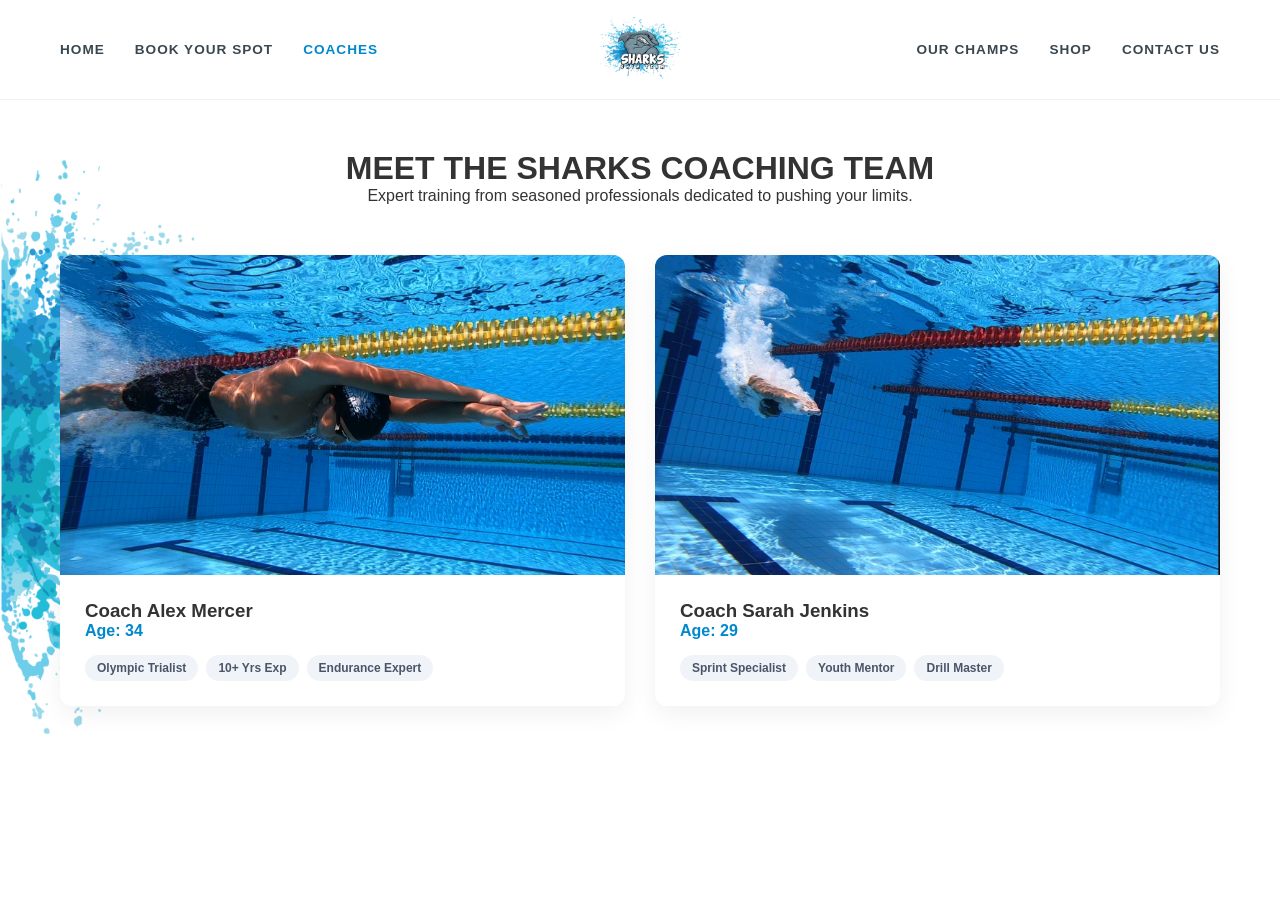
==== coaches/index.html @ 96340d4c "Initial commit with project structure" ====
<!DOCTYPE html>
<html lang="en">
<head>
    <meta charset="UTF-8">
    <meta name="viewport" content="width=device-width, initial-scale=1.0">
    <title>Meet Our Coaches - Sharks Swim Team</title>
    <link rel="stylesheet" href="style.css">
</head>
<body>

    <header class="main-header"></header>

    <main class="coaches-section">
        <div class="section-title">
            <h1>MEET THE SHARKS COACHING TEAM</h1>
            <p>Expert training from seasoned professionals dedicated to pushing your limits.</p>
        </div>

        <div class="coaches-grid">
            <div class="coach-card">
                <div class="coach-image-wrapper">
                    <img src="../assets/Dive_Close.jpg" alt="Coach Placeholder" class="coach-img">
                    <div class="coach-overlay"><span>View Profile</span></div>
                </div>
                <div class="coach-info">
                    <h3 class="coach-name">Coach Alex Mercer</h3>
                    <p class="coach-age">Age: 34</p>
                    <div class="coach-traits">
                        <span class="trait-tag">Olympic Trialist</span>
                        <span class="trait-tag">10+ Yrs Exp</span>
                        <span class="trait-tag">Endurance Expert</span>
                    </div>
                </div>
            </div>

            <div class="coach-card">
                <div class="coach-image-wrapper">
                    <img src="../assets/Dive_Beginning.jpg" alt="Coach Placeholder" class="coach-img">
                    <div class="coach-overlay"><span>View Profile</span></div>
                </div>
                <div class="coach-info">
                    <h3 class="coach-name">Coach Sarah Jenkins</h3>
                    <p class="coach-age">Age: 29</p>
                    <div class="coach-traits">
                        <span class="trait-tag">Sprint Specialist</span>
                        <span class="trait-tag">Youth Mentor</span>
                        <span class="trait-tag">Drill Master</span>
                    </div>
                </div>
            </div>
        </div>
    </main>

    <script src="script.js"></script>
</body>
</html>
---- coaches/style.css ----
* {
    margin: 0;
    padding: 0;
    box-sizing: border-box;
    font-family: 'Arial', sans-serif;
}

body {
    background-color: #f9fbfd;
    color: #333;
    background-image: url('../assets/Water_Left_BG_Full_Width.png');
    background-size: cover;
    background-attachment: fixed;
}

/* Header Grid Matching Layout Layout */
.main-header {
    background-color: rgba(255, 255, 255, 0.95);
    border-bottom: 1px solid #eef2f5;
    position: sticky;
    top: 0;
    z-index: 1000;
}

.nav-container {
    display: flex;
    justify-content: space-between;
    align-items: center;
    max-width: 1200px;
    margin: 0 auto;
    padding: 10px 20px;
}

.nav-links {
    display: flex;
    gap: 30px;
    flex: 1;
}

.left-links { justify-content: flex-start; }
.right-links { justify-content: flex-end; }

.nav-links a {
    text-decoration: none;
    color: #3a4750;
    font-weight: 700;
    font-size: 0.85rem;
    letter-spacing: 1px;
}

.nav-links a:hover, 
.nav-links a.active {
    color: #0088cc;
}

.header-logo {
    height: 75px;
    width: auto;
}

/* Display Cards Grid */
.coaches-section {
    max-width: 1200px;
    margin: 50px auto;
    padding: 0 20px;
}

.section-title {
    text-align: center;
    margin-bottom: 50px;
}

.coaches-grid {
    display: grid;
    grid-template-columns: repeat(auto-fit, minmax(300px, 1fr));
    gap: 30px;
}

.coach-card {
    background: #ffffff;
    border-radius: 12px;
    overflow: hidden;
    box-shadow: 0 8px 24px rgba(0,0,0,0.06);
    transition: transform 0.3s ease;
}

.coach-card:hover {
    transform: translateY(-5px);
}

.coach-image-wrapper {
    position: relative;
    height: 320px;
    background-color: #eaeaea;
}

.coach-img {
    width: 100%;
    height: 100%;
    object-fit: cover;
}

.coach-overlay {
    position: absolute;
    top: 0; left: 0; width: 100%; height: 100%;
    background: rgba(0, 136, 204, 0.4);
    opacity: 0;
    display: flex;
    justify-content: center;
    align-items: center;
    transition: opacity 0.3s ease;
}

.coach-card:hover .coach-overlay { opacity: 1; }

.coach-info { padding: 25px; }
.coach-age { color: #0088cc; font-weight: 600; margin-bottom: 15px; }

.coach-traits {
    display: flex;
    flex-wrap: wrap;
    gap: 8px;
}

.trait-tag {
    background-color: #f0f4f8;
    color: #4a5568;
    padding: 6px 12px;
    font-size: 0.75rem;
    font-weight: 600;
    border-radius: 20px;
}
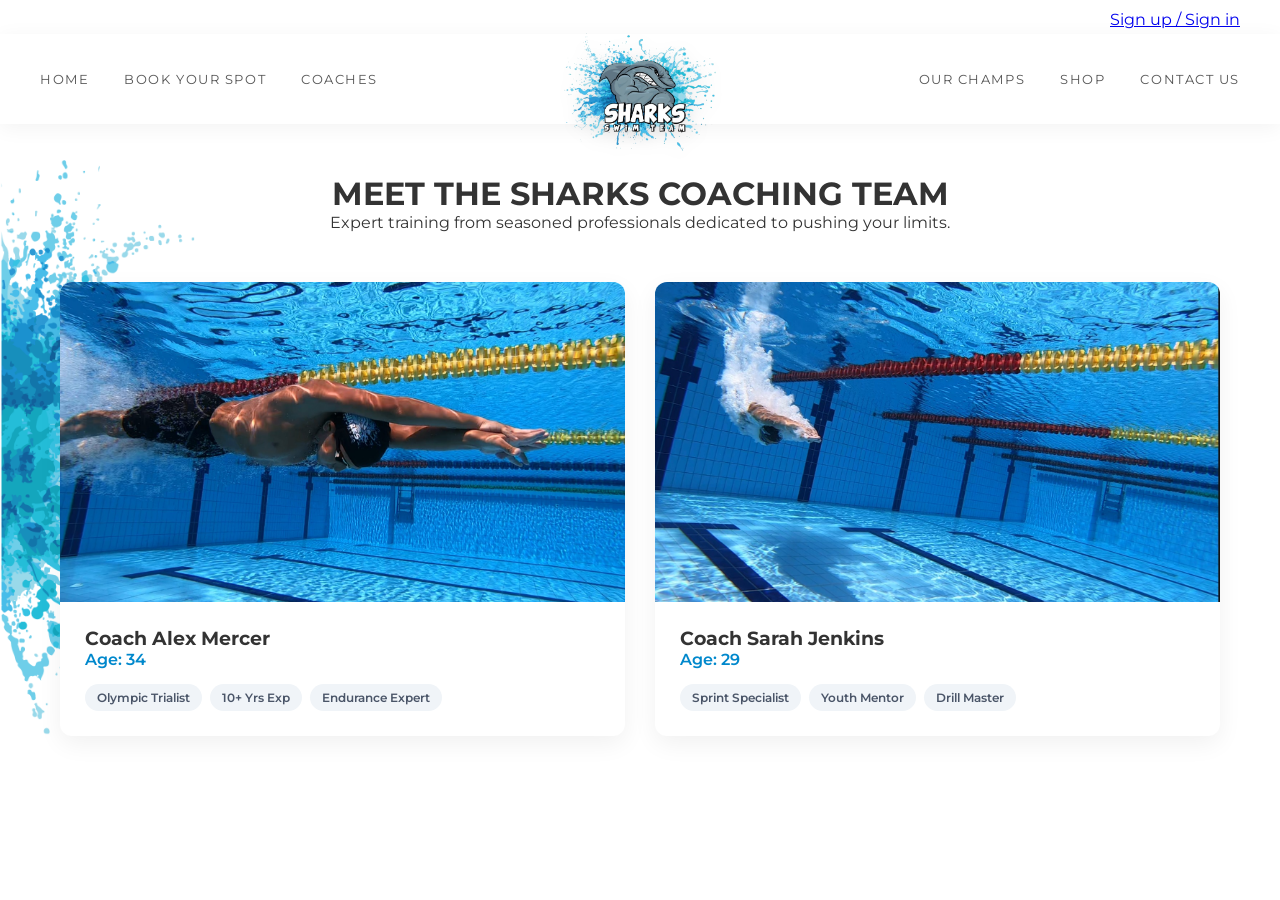
==== commit 943024ce: "fixed navbar discrepancy + to-do: fix slight position change" ====
--- a/coaches/index.html
+++ b/coaches/index.html
@@ -4,6 +4,12 @@
     <meta charset="UTF-8">
     <meta name="viewport" content="width=device-width, initial-scale=1.0">
     <title>Meet Our Coaches - Sharks Swim Team</title>
+    
+    <link rel="preconnect" href="https://fonts.googleapis.com">
+    <link rel="preconnect" href="https://fonts.gstatic.com" crossorigin>
+    <link href="https://fonts.googleapis.com/css2?family=Montserrat:ital,wght@0,100..900;1,100..900&display=swap" rel="stylesheet">
+    
+    <link rel="stylesheet" href="../components/component.css">
     <link rel="stylesheet" href="style.css">
 </head>
 <body>
--- a/components/component.css
+++ b/components/component.css
@@ -0,0 +1,86 @@
+/* Utility Top Bar */
+.top-utility-bar {
+    width: 100%;
+    display: flex;
+    justify-content: flex-end;
+    padding: 10px 40px 5px 40px;
+    background-color: #ffffff;
+}
+
+/* Inside components/component.css */
+
+.top-utility-bar {
+    width: 100%;
+    display: flex;
+    justify-content: flex-end;
+    padding: 10px 40px 5px 40px;
+    background-color: #ffffff; /* Make sure this is solid #ffffff */
+}
+
+.top-utility-bar a:hover {
+    color: #0099cc;
+}
+
+/* Split Navigation Bar */
+.navbar-container {
+    position: relative;
+    width: 100%;
+    background: #ffffff; /* Make sure this is solid #ffffff */
+    box-shadow: 0 4px 20px rgba(0, 0, 0, 0.05);
+    z-index: 100;
+}
+
+.navbar {
+    max-width: 1400px;
+    margin: 0 auto;
+    display: flex;
+    align-items: center;
+    justify-content: space-between;
+    padding: 0 40px;
+    height: 90px;
+}
+
+.nav-links {
+    display: flex;
+    gap: 35px;
+    flex: 1;
+}
+
+.nav-links.left {
+    justify-content: flex-start;
+}
+
+.nav-links.right {
+    justify-content: flex-end;
+}
+
+.nav-links a {
+    text-decoration: none;
+    color: #555555;
+    font-size: 13px;
+    letter-spacing: 0.12em;
+    transition: color 0.3s ease;
+    
+    /* 2. Forces browsers to use crisp smoothing over complex graphics backgrounds */
+    -webkit-font-smoothing: antialiased;
+    -moz-osx-font-smoothing: grayscale;
+}
+
+.nav-links a:hover,
+.nav-links a.active {
+    color: #0099cc;
+}
+
+/* Centered Logo Overlay */
+.logo-wrapper {
+    position: relative;
+    z-index: 110;
+    margin: 0 20px;
+    top: 15px; 
+}
+
+.logo-wrapper img {
+    height: 140px; 
+    width: auto;
+    filter: drop-shadow(0 4px 8px rgba(0,0,0,0.1));
+}
--- a/coaches/style.css
+++ b/coaches/style.css
@@ -2,60 +2,16 @@
     margin: 0;
     padding: 0;
     box-sizing: border-box;
-    font-family: 'Arial', sans-serif;
+    font-family: 'Montserrat', sans-serif;
 }
 
 body {
+    font-family: 'Montserrat', sans-serif;
     background-color: #f9fbfd;
     color: #333;
     background-image: url('../assets/Water_Left_BG_Full_Width.png');
     background-size: cover;
     background-attachment: fixed;
-}
-
-/* Header Grid Matching Layout Layout */
-.main-header {
-    background-color: rgba(255, 255, 255, 0.95);
-    border-bottom: 1px solid #eef2f5;
-    position: sticky;
-    top: 0;
-    z-index: 1000;
-}
-
-.nav-container {
-    display: flex;
-    justify-content: space-between;
-    align-items: center;
-    max-width: 1200px;
-    margin: 0 auto;
-    padding: 10px 20px;
-}
-
-.nav-links {
-    display: flex;
-    gap: 30px;
-    flex: 1;
-}
-
-.left-links { justify-content: flex-start; }
-.right-links { justify-content: flex-end; }
-
-.nav-links a {
-    text-decoration: none;
-    color: #3a4750;
-    font-weight: 700;
-    font-size: 0.85rem;
-    letter-spacing: 1px;
-}
-
-.nav-links a:hover, 
-.nav-links a.active {
-    color: #0088cc;
-}
-
-.header-logo {
-    height: 75px;
-    width: auto;
 }
 
 /* Display Cards Grid */
@@ -129,4 +85,30 @@
     font-size: 0.75rem;
     font-weight: 600;
     border-radius: 20px;
+}
+
+@media (max-width: 900px) {
+    .navbar {
+        height: auto;
+        flex-direction: column;
+        padding: 20px;
+    }
+
+    .nav-links {
+        width: 100%;
+        justify-content: center !important;
+        margin: 10px 0;
+        flex-wrap: wrap;
+        gap: 20px;
+    }
+
+    .logo-wrapper {
+        order: -1;
+        top: 0;
+        margin-bottom: 15px;
+    }
+
+    .logo-wrapper img {
+        height: 100px;
+    }
 }
